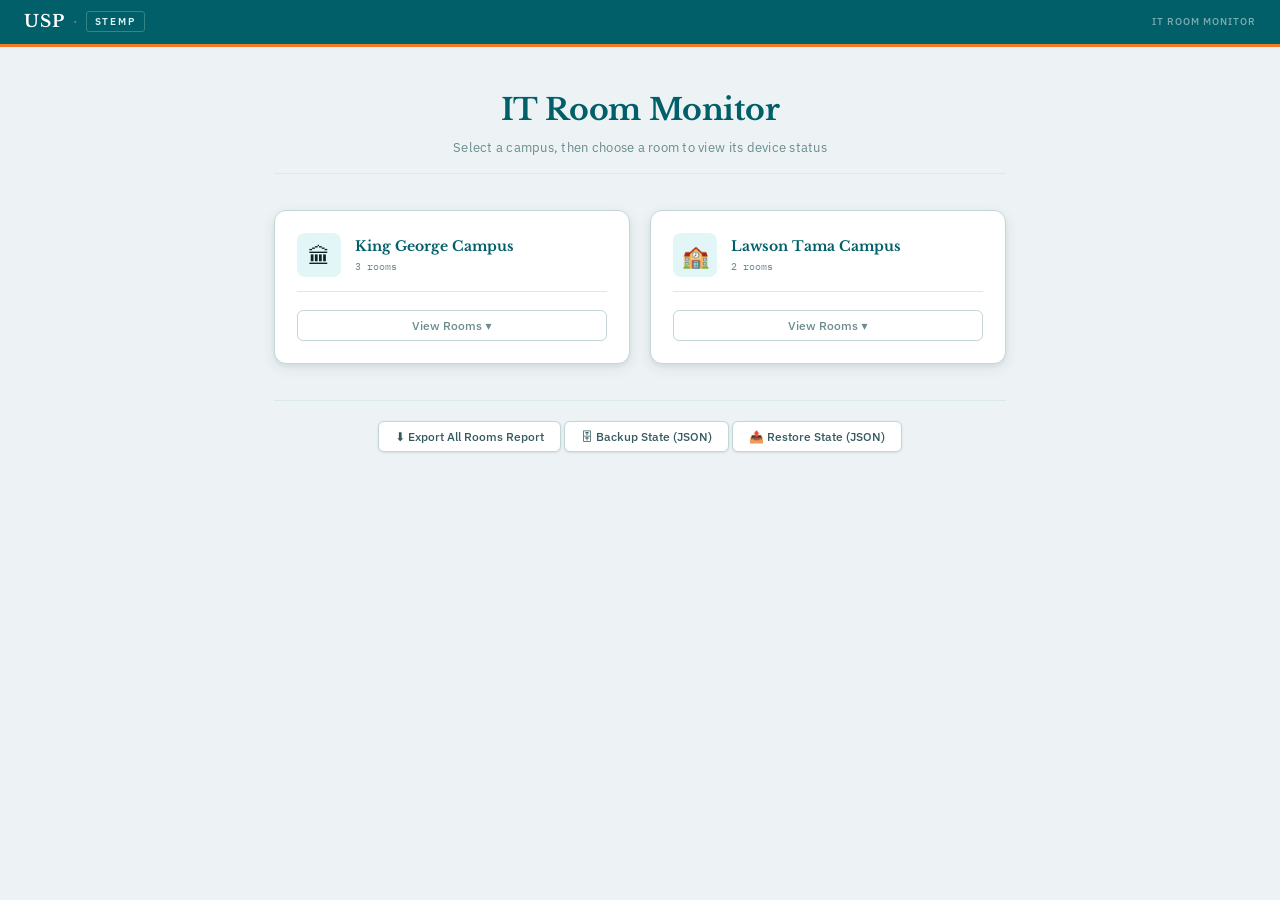
==== index.html @ 70b586f2 "Add files via upload" ====
<!DOCTYPE html>
<html lang="en">
<head>
  <meta charset="UTF-8">
  <meta name="viewport" content="width=device-width, initial-scale=1.0">
  <title>USP STEMP — IT Room Monitor</title>
  <link rel="preconnect" href="https://fonts.googleapis.com">
  <link rel="preconnect" href="https://fonts.gstatic.com" crossorigin>
  <link href="https://fonts.googleapis.com/css2?family=IBM+Plex+Mono:wght@400;500&family=IBM+Plex+Sans:wght@400;500;600&family=Libre+Baskerville:wght@400;700&display=swap" rel="stylesheet">
  <link rel="stylesheet" href="style.css">
</head>
<body class="menu-page">

  <!-- ── USP STEMP brand bar ── -->
  <div class="site-header">
    <div class="site-header-inner">
      <div class="site-brand">
        <span class="brand-usp">USP</span>
        <span class="brand-sep">·</span>
        <span class="brand-stemp">STEMP</span>
      </div>
      <span class="site-tool">IT Room Monitor</span>
    </div>
  </div>

  <div class="menu-app">

    <header class="menu-header">
      <h1>IT Room Monitor</h1>
      <p class="subtitle">Select a campus, then choose a room to view its device status</p>
    </header>

    <div class="campus-grid">

      <!-- King George Campus -->
      <div class="campus-card">
        <div class="campus-card-header">
          <span class="campus-icon">🏛</span>
          <div>
            <h2 class="campus-name">King George Campus</h2>
            <p class="campus-sub">3 rooms</p>
          </div>
        </div>
        <div class="room-list" id="rooms-kg" style="display:none">
          <a class="room-link" href="rooms/library.html">
            <span class="room-link-icon">💻</span>Library
          </a>
          <a class="room-link" href="rooms/s28-107.html">
            <span class="room-link-icon">💻</span>S28-107
          </a>
          <a class="room-link" href="rooms/s28-104.html">
            <span class="room-link-icon">💻</span>S28-104
          </a>
        </div>
        <button class="campus-toggle" data-target="rooms-kg">View Rooms ▾</button>
      </div>

      <!-- Lawson Tama Campus -->
      <div class="campus-card">
        <div class="campus-card-header">
          <span class="campus-icon">🏫</span>
          <div>
            <h2 class="campus-name">Lawson Tama Campus</h2>
            <p class="campus-sub">2 rooms</p>
          </div>
        </div>
        <div class="room-list" id="rooms-lt" style="display:none">
          <a class="room-link" href="rooms/gpl.html">
            <span class="room-link-icon">💻</span>GPL
          </a>
          <a class="room-link" href="rooms/mtl.html">
            <span class="room-link-icon">💻</span>MTL
          </a>
        </div>
        <button class="campus-toggle" data-target="rooms-lt">View Rooms ▾</button>
      </div>

    </div>

    <div class="menu-footer">
      <button class="toolbar-btn" id="btn-export-all">⬇ Export All Rooms Report</button>
      <button class="toolbar-btn" id="btn-backup-state">🗄 Backup State (JSON)</button>
      <button class="toolbar-btn" id="btn-restore-state">📤 Restore State (JSON)</button>
      <input type="file" id="restore-state-input" accept="application/json" hidden>
    </div>

  </div><!-- /.menu-app -->

  <script type="module" src="js/main.js"></script>

</body>
</html>
---- style.css ----
/* USP STEMP — IT Room Monitor · style.css
   Brand: PMS 321 #009BA6 (USP teal-blue), PMS 158 #F47920 (STEMP orange)
   Fonts: Libre Baskerville (display), IBM Plex Sans (body), IBM Plex Mono (mono) */

/* ── Custom Properties ── */
:root {
  /* USP Brand */
  --usp-blue:          #009BA6;
  --usp-blue-dark:     #007E88;
  --usp-blue-xdark:    #005F68;
  --usp-blue-tint:     #E2F6F7;
  --usp-blue-mid:      #B5E5E8;
  --usp-orange:        #F47920;
  --usp-orange-dark:   #D4641A;
  --usp-orange-tint:   #FEF0E6;

  /* Neutrals */
  --bg:                #EDF3F4;
  --surface:           #FFFFFF;
  --surface-2:         #F4F9F9;
  --border:            #C4D5D7;
  --border-light:      #DCE9EA;
  --text:              #0E2328;
  --text-mid:          #35595D;
  --text-muted:        #6A8B8F;

  /* Status */
  --working:           #16A34A;
  --working-dark:      #15803D;
  --working-bg:        #DCFCE7;
  --minor:             #D97706;
  --minor-dark:        #B45309;
  --minor-bg:          #FEF3C7;
  --major:             #DC2626;
  --major-dark:        #B91C1C;
  --major-bg:          #FEE2E2;
  --unknown:           #64748B;
  --unknown-dark:      #475569;
  --unknown-bg:        #F1F5F9;

  /* Tokens */
  --radius:            6px;
  --radius-lg:         12px;
  --shadow-sm:         0 1px 3px rgba(0,48,56,.07), 0 1px 2px rgba(0,48,56,.04);
  --shadow:            0 4px 14px rgba(0,48,56,.09), 0 2px 4px rgba(0,48,56,.05);
  --shadow-lg:         0 12px 40px rgba(0,48,56,.14), 0 4px 12px rgba(0,48,56,.08);
  --transition:        .15s ease;

  /* Fonts */
  --font-display:      'Libre Baskerville', Georgia, 'Times New Roman', serif;
  --font-body:         'IBM Plex Sans', system-ui, -apple-system, sans-serif;
  --font-mono:         'IBM Plex Mono', 'Courier New', monospace;
}

/* ── Reset ─────────────────────────────────────────────── */
*, *::before, *::after { box-sizing: border-box; margin: 0; padding: 0; }

body {
  font-family: var(--font-body);
  background: var(--bg);
  color: var(--text);
  min-height: 100vh;
  font-size: 14px;
  line-height: 1.5;
  -webkit-font-smoothing: antialiased;
}

/* ── Site header (every page) ── */
.site-header {
  background: var(--usp-blue-xdark);
  border-bottom: 3px solid var(--usp-orange);
  position: sticky;
  top: 0;
  z-index: 200;
}

.site-header-inner {
  max-width: 1280px;
  margin: 0 auto;
  padding: 9px 24px;
  display: flex;
  align-items: center;
  justify-content: space-between;
  gap: 16px;
}

.site-brand {
  display: flex;
  align-items: center;
  gap: 8px;
}

/* "USP" in bold serif */
.brand-usp {
  font-family: var(--font-display);
  font-size: 17px;
  font-weight: 700;
  color: #fff;
  letter-spacing: 0.05em;
}

/* orange separator dot */
.brand-sep {
  color: var(--usp-orange);
  font-size: 14px;
}

/* "STEMP" badge */
.brand-stemp {
  font-family: var(--font-body);
  font-size: 10px;
  font-weight: 600;
  color: var(--usp-blue-tint);
  letter-spacing: 0.18em;
  text-transform: uppercase;
  padding: 2px 8px;
  border: 1px solid rgba(255,255,255,.22);
  border-radius: 3px;
}

/* right-side label */
.site-tool {
  font-family: var(--font-body);
  font-size: 10px;
  font-weight: 500;
  color: rgba(255,255,255,.50);
  letter-spacing: 0.10em;
  text-transform: uppercase;
}

/* ── APP SHELL ── */
.app {
  max-width: 1280px;
  margin: 0 auto;
  padding: 24px 24px 48px;
}

/* ── PAGE HEADER  (room pages — generated by script.js) ── */
header {
  margin-bottom: 18px;
  padding-bottom: 16px;
  border-bottom: 1px solid var(--border-light);
}

.header-inner {
  display: flex;
  align-items: center;
  justify-content: space-between;
  flex-wrap: wrap;
  gap: 12px;
  margin-bottom: 4px;
}

.header-title {
  display: flex;
  align-items: center;
  gap: 10px;
}

/* hide the old decorative hex icon */
.header-icon { display: none; }

h1 {
  font-family: var(--font-display);
  font-size: clamp(19px, 2.5vw, 24px);
  font-weight: 700;
  color: var(--usp-blue-xdark);
  letter-spacing: -0.2px;
}

.subtitle {
  font-size: 12px;
  color: var(--text-muted);
  letter-spacing: 0.02em;
}

/* campus breadcrumb shown under the room name */
.campus-crumb {
  font-family: var(--font-body);
  font-size: 10px;
  font-weight: 600;
  color: var(--usp-orange);
  letter-spacing: 0.10em;
  text-transform: uppercase;
  margin-top: 1px;
}

/* ── Status summary pills ── */
.status-summary {
  display: flex;
  gap: 8px;
  flex-wrap: wrap;
}

.summary-pill {
  font-family: var(--font-mono);
  font-size: 11px;
  font-weight: 500;
  padding: 4px 12px;
  border-radius: 999px;
  border: 1.5px solid transparent;
}

.summary-pill.working { background: var(--working-bg);  color: var(--working-dark); border-color: var(--working); }
.summary-pill.minor   { background: var(--minor-bg);    color: var(--minor-dark);   border-color: var(--minor);   }
.summary-pill.major   { background: var(--major-bg);    color: var(--major-dark);   border-color: var(--major);   }

/* ── TOOLBAR ── */
.toolbar {
  display: flex;
  gap: 8px;
  margin-bottom: 16px;
  flex-wrap: wrap;
}

.toolbar-btn {
  font-family: var(--font-body);
  font-size: 12px;
  font-weight: 500;
  background: var(--surface);
  color: var(--text-mid);
  border: 1.5px solid var(--border);
  padding: 7px 16px;
  border-radius: var(--radius);
  cursor: pointer;
  transition: var(--transition);
  box-shadow: var(--shadow-sm);
}

.toolbar-btn:hover {
  background: var(--usp-blue);
  border-color: var(--usp-blue);
  color: #fff;
  box-shadow: none;
}

/* ── ROOM CONTAINER ── */
.room {
  position: relative;
  width: 1200px;
  height: 800px;
  background: var(--surface);
  border: 1.5px solid var(--border);
  border-top: 3px solid var(--usp-blue);
  border-radius: var(--radius-lg);
  overflow: hidden;
  box-shadow: var(--shadow);
}

/* floor plan image — light theme, no invert needed */
.room-bg {
  position: absolute;
  inset: 0;
  width: 100%;
  height: 100%;
  object-fit: contain;
  opacity: 0.55;
}

/* ── CODED FLOOR PLAN  (SVG built from ROOM_CONFIG.layout — no PNG) ── */
.room-bg-svg {
  position: absolute;
  inset: 0;
  width: 100%;
  height: 100%;
}

.floor-outline {
  fill: var(--surface);
  stroke: var(--text-mid);
  stroke-width: 2;
  stroke-linejoin: round;
}

.floor-room {
  fill: var(--surface);
  stroke: var(--text-mid);
  stroke-width: 2;
}

.floor-label {
  font-family: var(--font-mono);
  font-size: 11px;
  font-weight: 500;
  fill: var(--text-muted);
  letter-spacing: 0.07em;
  text-transform: uppercase;
}

.floor-counter {
  fill: var(--surface-2);
  stroke: var(--border);
  stroke-width: 1.5;
}

.floor-pillar {
  fill: var(--surface);
  stroke: var(--border);
  stroke-width: 1.5;
}

.floor-pillar-mark {
  stroke: var(--border);
  stroke-width: 1;
}

.floor-fill {
  fill: var(--surface);
}

.floor-wall {
  stroke: var(--text-mid);
  stroke-width: 2;
  stroke-linecap: square;
}

.floor-wallrect {
  fill: var(--text-mid);
  opacity: 0.85;
}

.floor-door {
  stroke: var(--border);
  stroke-width: 1.5;
  stroke-dasharray: 4 3;
}

.floor-door-leaf {
  stroke: var(--text-mid);
  stroke-width: 1.5;
}

.floor-door-arc {
  stroke: var(--border);
  stroke-width: 1;
  stroke-dasharray: 3 3;
  fill: none;
}

/* Entrance uses the exact same visual treatment as .floor-room — only the
   "Entrance" text in the layout data distinguishes it, no separate styling. */
.floor-entrance {
  fill: var(--surface);
  stroke: var(--text-mid);
  stroke-width: 2;
}

.floor-label-entrance {
  fill: var(--text-muted);
  font-style: normal;
  font-weight: 500;
}

/* ── PC / DEVICE NODES ── */
.pc {
  position: absolute;
  width: 42px;
  height: 42px;
  display: flex;
  align-items: center;
  justify-content: center;
  text-align: center;
  font-family: var(--font-mono);
  font-size: 9px;
  font-weight: 500;
  color: #fff;
  border-radius: var(--radius);
  cursor: pointer;
  user-select: none;
  transition: transform var(--transition), box-shadow var(--transition);

  /* default = unknown */
  background-color: var(--unknown);
  border: 1.5px solid var(--unknown-dark);
  box-shadow: var(--shadow-sm);
}

/* subtle gloss sheen */
.pc::after {
  content: '';
  position: absolute;
  inset: 0;
  border-radius: inherit;
  background: linear-gradient(155deg, rgba(255,255,255,.20) 0%, transparent 55%);
  pointer-events: none;
}

.pc:hover {
  transform: scale(1.14) translateY(-2px);
  box-shadow: 0 6px 16px rgba(0,0,0,.20);
  z-index: 10;
}

.pc:active { transform: scale(1.06); }

/* status colour rules */
.pc[data-status="working"] { background-color: var(--working); border-color: var(--working-dark); }
.pc[data-status="minor"]   { background-color: var(--minor);   border-color: var(--minor-dark);   }
.pc[data-status="major"]   { background-color: var(--major);   border-color: var(--major-dark);   animation: pulse-major 1.8s infinite; }
.pc[data-status="unknown"] { background-color: var(--unknown); border-color: var(--unknown-dark); }

/* staff PCs slightly wider */
.pc.staff {
  width: 52px;
  font-size: 8px;
  border-width: 2px;
}

@keyframes pulse-major {
  0%,100% { box-shadow: 0 0 0 0   rgba(220,38,38,.55); }
  50%      { box-shadow: 0 0 0 6px rgba(220,38,38,0);   }
}

/* ── PRINTER NODE ── */
.printer {
  position: absolute;
  width: 88px;
  height: 44px;
  background: var(--surface-2);
  border: 1.5px solid var(--border);
  color: var(--text-mid);
  font-family: var(--font-body);
  font-size: 11px;
  font-weight: 500;
  display: flex;
  align-items: center;
  justify-content: center;
  gap: 5px;
  border-radius: var(--radius);
  cursor: pointer;
  transition: transform var(--transition), box-shadow var(--transition);
  box-shadow: var(--shadow-sm);
}

.printer:hover {
  transform: scale(1.07) translateY(-2px);
  box-shadow: 0 6px 16px rgba(0,0,0,.12);
}

.printer[data-status="working"] {
  border-color: var(--working);
  color: var(--working-dark);
  background: var(--working-bg);
}
.printer[data-status="major"] {
  border-color: var(--major);
  color: var(--major-dark);
  background: var(--major-bg);
  animation: pulse-major 1.8s infinite;
}

.printer-icon { font-size: 14px; }

/* ── LEGEND ── */
.legend {
  display: flex;
  justify-content: center;
  gap: 24px;
  margin-top: 14px;
  flex-wrap: wrap;
}

.legend-item {
  display: flex;
  align-items: center;
  gap: 7px;
  font-size: 12px;
  color: var(--text-muted);
}

.dot {
  width: 10px;
  height: 10px;
  border-radius: 50%;
  flex-shrink: 0;
}

.dot.working { background: var(--working); }
.dot.minor   { background: var(--minor);   }
.dot.major   { background: var(--major);   }
.dot.unknown { background: var(--unknown); }

/* ── OVERLAY & POPUP MODAL ── */
.overlay {
  display: none;
  position: fixed;
  inset: 0;
  background: rgba(8,36,42,.35);
  backdrop-filter: blur(3px);
  justify-content: center;
  align-items: center;
  z-index: 1000;
  padding: 16px;
}

.overlay.open { display: flex; }

.popup {
  background: var(--surface);
  border: 1.5px solid var(--border-light);
  border-top: 4px solid var(--usp-blue);   /* USP blue top accent */
  border-radius: var(--radius-lg);
  padding: 28px 28px 24px;
  width: 100%;
  max-width: 360px;
  box-shadow: var(--shadow-lg);
  position: relative;
  animation: popup-in .18s ease;
}

.popup-sm { max-width: 300px; }

@keyframes popup-in {
  from { opacity: 0; transform: scale(.95) translateY(6px); }
  to   { opacity: 1; transform: scale(1)  translateY(0);   }
}

.popup-close {
  position: absolute;
  top: 14px;
  right: 14px;
  background: none;
  border: none;
  color: var(--text-muted);
  font-size: 13px;
  cursor: pointer;
  padding: 4px 7px;
  border-radius: 4px;
  transition: var(--transition);
  line-height: 1;
}

.popup-close:hover {
  background: var(--border-light);
  color: var(--text);
}

.popup-title {
  font-family: var(--font-display);
  font-size: 15px;
  font-weight: 700;
  color: var(--usp-blue-xdark);
  margin-bottom: 2px;
}

.popup-id {
  font-family: var(--font-mono);
  font-size: 11px;
  color: var(--usp-blue);
  font-weight: 500;
  letter-spacing: 0.08em;
  margin-bottom: 18px;
}

.popup-body {
  font-size: 13px;
  color: var(--text-muted);
  margin: 8px 0 20px;
  line-height: 1.55;
}

/* ── Status selection grid ── */
.status-grid {
  display: grid;
  grid-template-columns: 1fr 1fr;
  gap: 8px;
  margin-bottom: 18px;
}

.printer-grid { grid-template-columns: 1fr 1fr; }

.status-btn {
  display: flex;
  align-items: center;
  gap: 8px;
  font-family: var(--font-body);
  font-size: 12px;
  font-weight: 500;
  background: var(--surface-2);
  color: var(--text-mid);
  border: 1.5px solid var(--border);
  padding: 10px 12px;
  border-radius: var(--radius);
  cursor: pointer;
  transition: var(--transition);
}

.status-btn:hover {
  border-color: var(--usp-blue);
  color: var(--text);
}

.status-btn.selected[data-status="working"] { background: var(--working-bg); border-color: var(--working); color: var(--working-dark); font-weight: 600; }
.status-btn.selected[data-status="minor"]   { background: var(--minor-bg);   border-color: var(--minor);   color: var(--minor-dark);   font-weight: 600; }
.status-btn.selected[data-status="major"]   { background: var(--major-bg);   border-color: var(--major);   color: var(--major-dark);   font-weight: 600; }
.status-btn.selected[data-status="unknown"] { background: var(--unknown-bg); border-color: var(--unknown); color: var(--unknown-dark); font-weight: 600; }

.status-dot {
  width: 9px;
  height: 9px;
  border-radius: 50%;
  flex-shrink: 0;
}

.status-dot.working { background: var(--working); }
.status-dot.minor   { background: var(--minor);   }
.status-dot.major   { background: var(--major);   }
.status-dot.unknown { background: var(--unknown); }

/* ── Notes textarea ── */
.notes-label {
  display: block;
  font-size: 10px;
  font-weight: 600;
  color: var(--text-muted);
  letter-spacing: 0.08em;
  text-transform: uppercase;
  margin-bottom: 5px;
}

.notes-input {
  width: 100%;
  background: var(--surface-2);
  border: 1.5px solid var(--border);
  border-radius: var(--radius);
  color: var(--text);
  font-family: var(--font-body);
  font-size: 13px;
  padding: 9px 12px;
  resize: vertical;
  transition: border-color var(--transition);
  margin-bottom: 8px;
}

.notes-input::placeholder { color: var(--text-muted); }

.notes-input:focus {
  outline: none;
  border-color: var(--usp-blue);
  background: #fff;
}

.last-updated {
  font-family: var(--font-mono);
  font-size: 10px;
  color: var(--text-muted);
  margin-bottom: 16px;
  min-height: 14px;
}

/* ── Popup action buttons ── */
.popup-actions {
  display: flex;
  gap: 8px;
  justify-content: flex-end;
}

.btn-primary,
.btn-secondary,
.btn-danger {
  font-family: var(--font-body);
  font-size: 13px;
  font-weight: 600;
  padding: 8px 20px;
  border-radius: var(--radius);
  border: none;
  cursor: pointer;
  transition: var(--transition);
}

/* USP blue primary */
.btn-primary             { background: var(--usp-blue);   color: #fff; }
.btn-primary:hover       { background: var(--usp-blue-dark); }

.btn-secondary           { background: var(--surface-2); color: var(--text-muted); border: 1.5px solid var(--border); }
.btn-secondary:hover     { color: var(--text); border-color: var(--text-muted); }

.btn-danger              { background: var(--major-bg); color: var(--major-dark); border: 1.5px solid var(--major); }
.btn-danger:hover        { background: var(--major); color: #fff; }

/* ── BACK BUTTON  (room → menu) ── */
.back-btn {
  display: inline-flex;
  align-items: center;
  font-family: var(--font-body);
  font-size: 12px;
  font-weight: 500;
  color: var(--usp-blue-dark);
  text-decoration: none;
  padding: 5px 12px;
  border: 1.5px solid var(--usp-blue-mid);
  border-radius: var(--radius);
  background: var(--usp-blue-tint);
  transition: var(--transition);
  white-space: nowrap;
}

.back-btn:hover {
  background: var(--usp-blue);
  border-color: var(--usp-blue);
  color: #fff;
}

/* ── MENU PAGE ── */
body.menu-page {
  padding: 0;
}

.menu-app {
  max-width: 780px;
  margin: 0 auto;
  padding: 40px 24px 60px;
}

/* page heading inside menu */
.menu-header {
  text-align: center;
  margin-bottom: 36px;
}

.menu-header h1 {
  font-family: var(--font-display);
  font-size: clamp(22px, 4vw, 30px);
  font-weight: 700;
  color: var(--usp-blue-xdark);
  margin-bottom: 6px;
}

.menu-header .subtitle {
  font-size: 13px;
  color: var(--text-muted);
}

/* campus card grid */
.campus-grid {
  display: grid;
  grid-template-columns: repeat(auto-fit, minmax(310px, 1fr));
  gap: 20px;
  margin-bottom: 36px;
}

.campus-card {
  background: var(--surface);
  border: 1.5px solid var(--border);
  border-radius: var(--radius-lg);
  padding: 22px;
  box-shadow: var(--shadow);
  transition: border-color var(--transition), box-shadow var(--transition);
}

.campus-card:hover {
  border-color: var(--usp-blue);
  box-shadow: 0 6px 22px rgba(0,155,166,.12);
}

.campus-card-header {
  display: flex;
  align-items: center;
  gap: 14px;
  margin-bottom: 18px;
  padding-bottom: 14px;
  border-bottom: 1px solid var(--border-light);
}

.campus-icon {
  font-size: 22px;
  width: 44px;
  height: 44px;
  display: flex;
  align-items: center;
  justify-content: center;
  background: var(--usp-blue-tint);
  border-radius: 8px;
  flex-shrink: 0;
}

.campus-name {
  font-family: var(--font-display);
  font-size: 14px;
  font-weight: 700;
  color: var(--usp-blue-xdark);
  margin-bottom: 2px;
}

.campus-sub {
  font-family: var(--font-mono);
  font-size: 10px;
  color: var(--text-muted);
}

.room-list {
  display: flex;
  flex-direction: column;
  gap: 6px;
  margin-bottom: 14px;
}

.room-link {
  display: flex;
  align-items: center;
  gap: 10px;
  font-family: var(--font-body);
  font-size: 13px;
  font-weight: 500;
  color: var(--text);
  text-decoration: none;
  background: var(--surface-2);
  border: 1.5px solid var(--border-light);
  border-radius: var(--radius);
  padding: 10px 14px;
  transition: var(--transition);
}

.room-link:hover {
  border-color: var(--usp-blue);
  background: var(--usp-blue-tint);
  color: var(--usp-blue-dark);
}

.room-link-icon {
  font-size: 14px;
  color: var(--usp-blue);
}

.campus-toggle {
  font-family: var(--font-body);
  font-size: 12px;
  font-weight: 500;
  background: none;
  border: 1.5px solid var(--border);
  color: var(--text-muted);
  padding: 7px 14px;
  border-radius: var(--radius);
  cursor: pointer;
  width: 100%;
  transition: var(--transition);
}

.campus-toggle:hover {
  border-color: var(--usp-blue);
  color: var(--usp-blue-dark);
  background: var(--usp-blue-tint);
}

/* global export button row */
.menu-footer {
  text-align: center;
  padding-top: 20px;
  border-top: 1px solid var(--border-light);
}
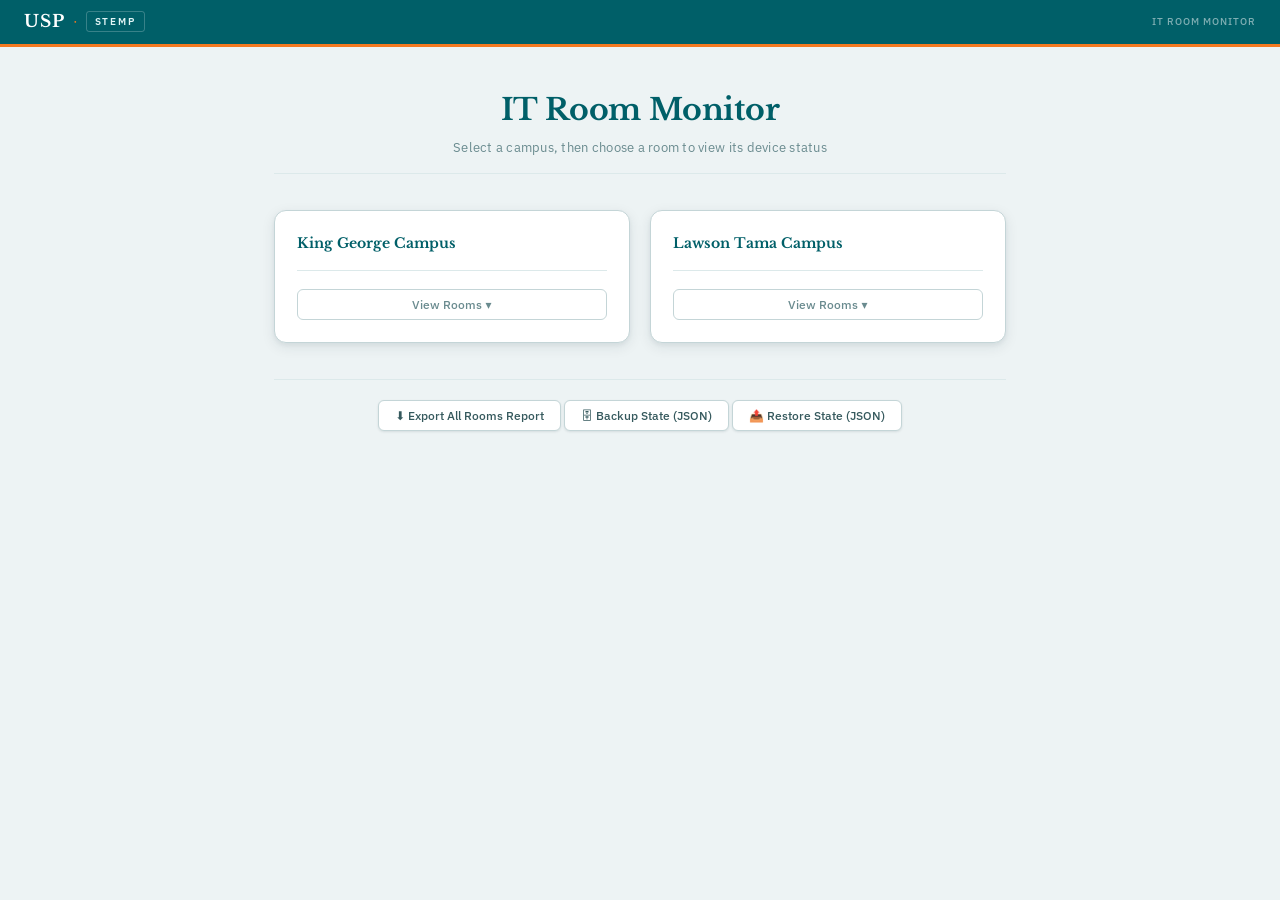
==== commit d59aa9b7: "Simplify campus card header structure Removed unnecessary elements from campus card headers." ====
--- a/index.html
+++ b/index.html
@@ -35,11 +35,7 @@
       <!-- King George Campus -->
       <div class="campus-card">
         <div class="campus-card-header">
-          <span class="campus-icon">🏛</span>
-          <div>
-            <h2 class="campus-name">King George Campus</h2>
-            <p class="campus-sub">3 rooms</p>
-          </div>
+          <h2 class="campus-name">King George Campus</h2>
         </div>
         <div class="room-list" id="rooms-kg" style="display:none">
           <a class="room-link" href="rooms/library.html">
@@ -58,11 +54,7 @@
       <!-- Lawson Tama Campus -->
       <div class="campus-card">
         <div class="campus-card-header">
-          <span class="campus-icon">🏫</span>
-          <div>
-            <h2 class="campus-name">Lawson Tama Campus</h2>
-            <p class="campus-sub">2 rooms</p>
-          </div>
+          <h2 class="campus-name">Lawson Tama Campus</h2>
         </div>
         <div class="room-list" id="rooms-lt" style="display:none">
           <a class="room-link" href="rooms/gpl.html">
--- a/style.css
+++ b/style.css
@@ -735,6 +735,7 @@
 .campus-grid {
   display: grid;
   grid-template-columns: repeat(auto-fit, minmax(310px, 1fr));
+  align-items: start;
   gap: 20px;
   margin-bottom: 36px;
 }
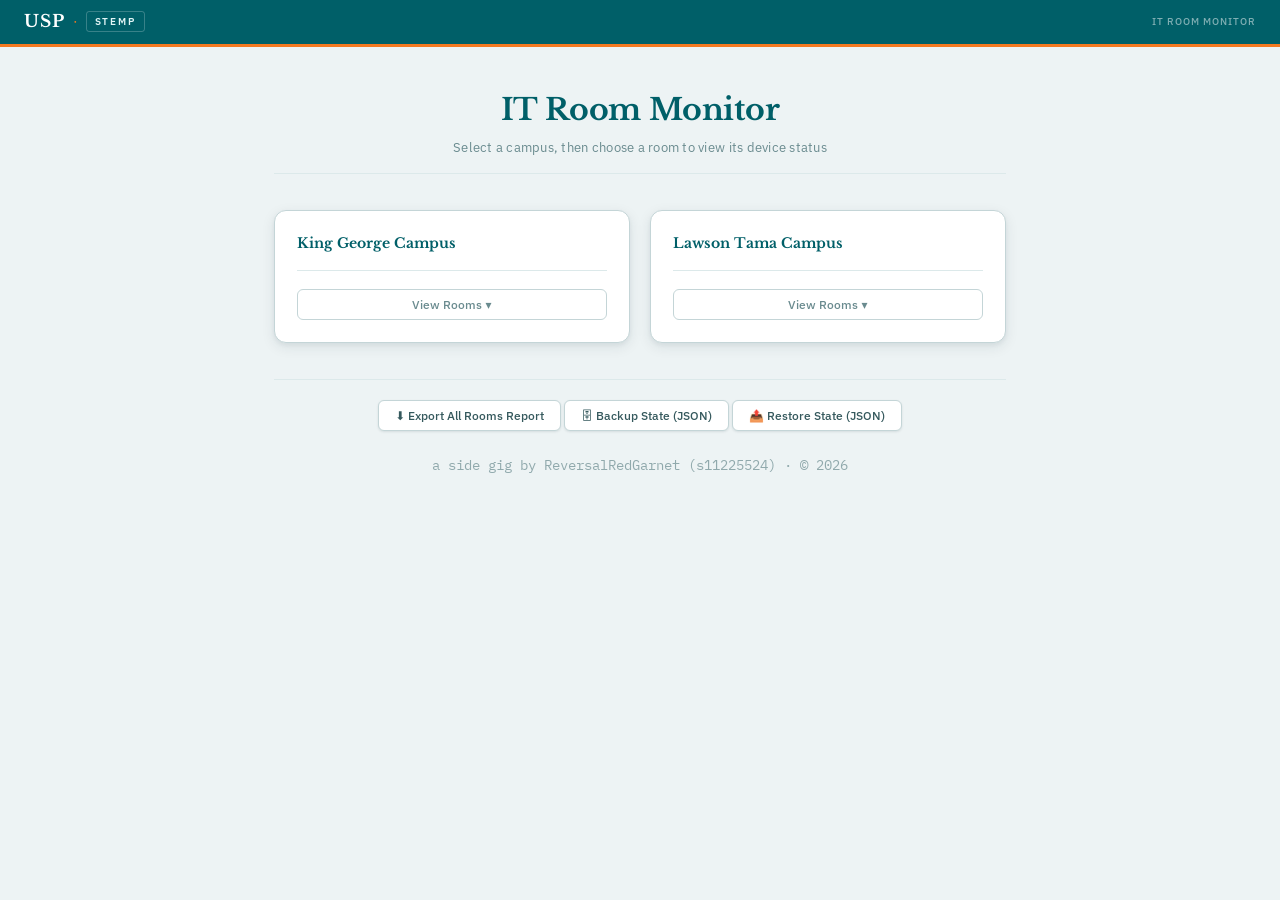
==== commit 63f3012e: "Add site footer to index.html Add footer with copyright information." ====
--- a/index.html
+++ b/index.html
@@ -75,7 +75,9 @@
       <button class="toolbar-btn" id="btn-restore-state">📤 Restore State (JSON)</button>
       <input type="file" id="restore-state-input" accept="application/json" hidden>
     </div>
-
+  <footer class="site-footer">
+    <p>a side gig by ReversalRedGarnet (s11225524) · © 2026</p>
+  </footer>
   </div><!-- /.menu-app -->
 
   <script type="module" src="js/main.js"></script>
--- a/style.css
+++ b/style.css
@@ -849,3 +849,13 @@
   padding-top: 20px;
   border-top: 1px solid var(--border-light);
 }
+
+/* footer */
+.site-footer {
+  text-align: center;
+  padding: 24px 16px;
+  color: var(--text-muted, #6b7280);
+  font-family: var(--font-mono, 'IBM Plex Mono', monospace);
+  font-size: 0.85rem;
+  opacity: 0.7;
+}
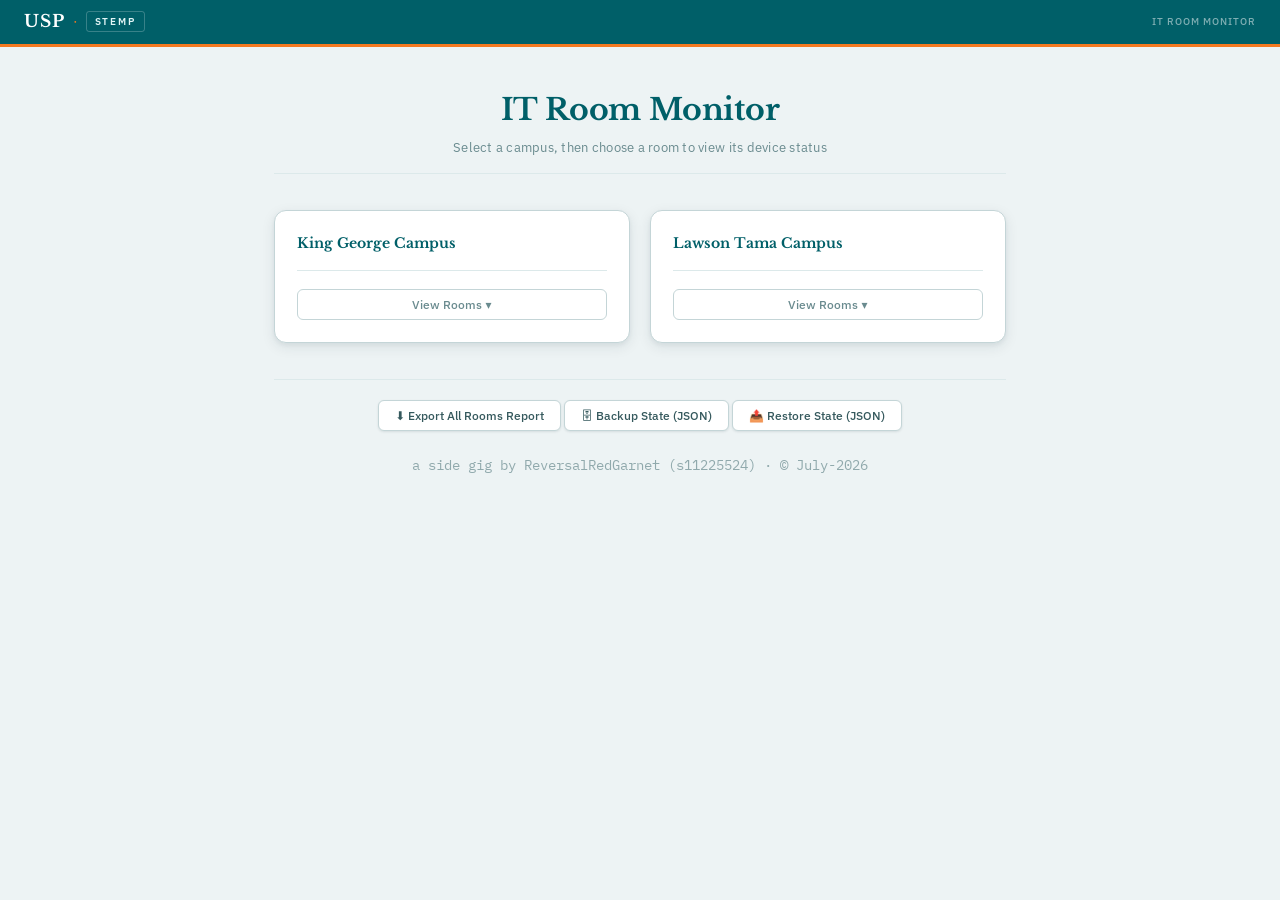
==== commit 9562498c: "Update footer copyright year to July 2026" ====
--- a/index.html
+++ b/index.html
@@ -76,7 +76,7 @@
       <input type="file" id="restore-state-input" accept="application/json" hidden>
     </div>
   <footer class="site-footer">
-    <p>a side gig by ReversalRedGarnet (s11225524) · © 2026</p>
+    <p>a side gig by ReversalRedGarnet (s11225524) · © July-2026</p>
   </footer>
   </div><!-- /.menu-app -->
 
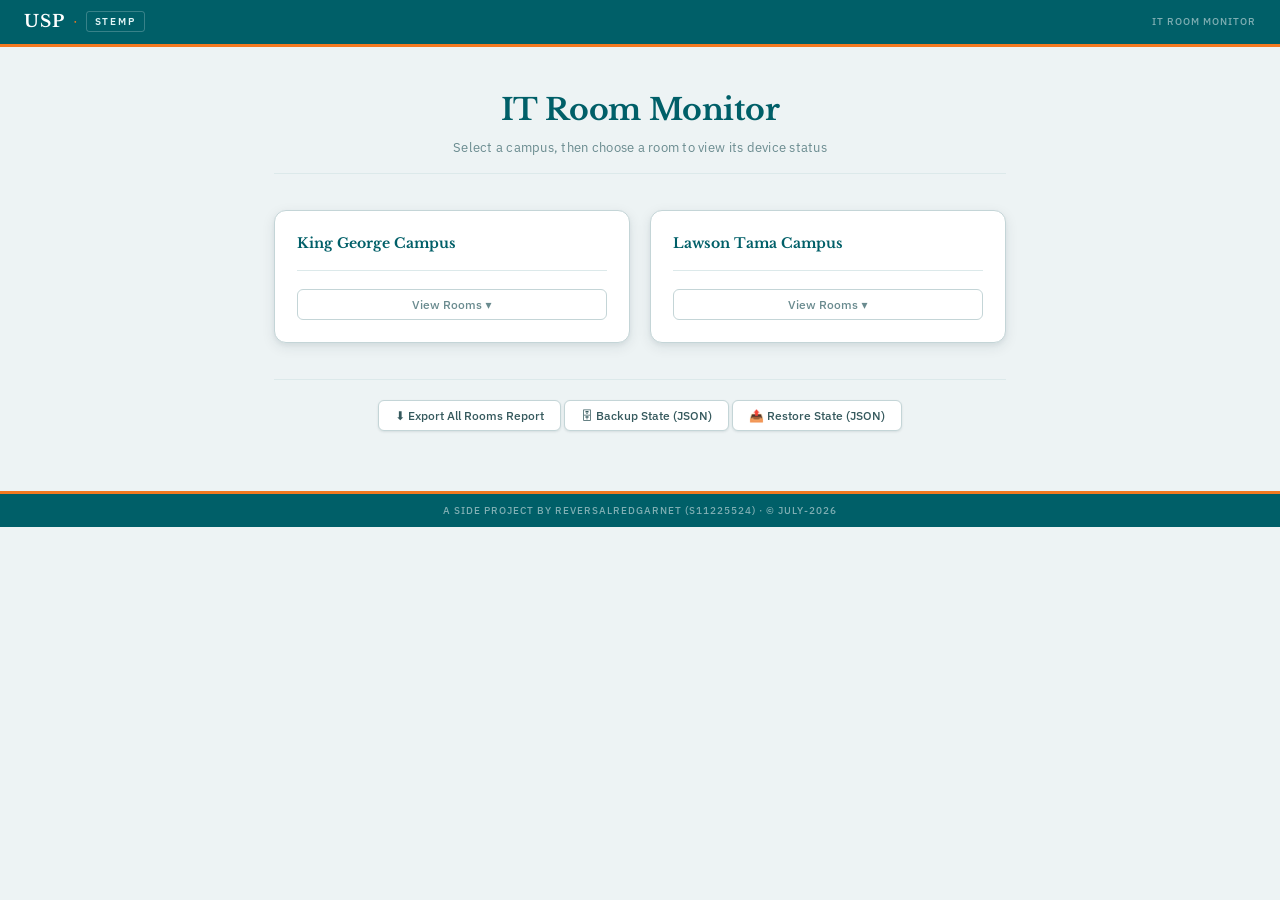
==== commit 179033c5: "Update footer" ====
--- a/index.html
+++ b/index.html
@@ -75,12 +75,14 @@
       <button class="toolbar-btn" id="btn-restore-state">📤 Restore State (JSON)</button>
       <input type="file" id="restore-state-input" accept="application/json" hidden>
     </div>
-  <footer class="site-footer">
-    <p>a side gig by ReversalRedGarnet (s11225524) · © July-2026</p>
-  </footer>
+    
   </div><!-- /.menu-app -->
 
   <script type="module" src="js/main.js"></script>
 
+    <footer class="site-footer">
+    <p>A side project by ReversalRedGarnet (s11225524) · © July-2026</p>
+  </footer>
+  
 </body>
 </html>
--- a/style.css
+++ b/style.css
@@ -852,10 +852,19 @@
 
 /* footer */
 .site-footer {
+  background: var(--usp-blue-xdark);
+  border-top: 3px solid var(--usp-orange);
+  padding: 9px 24px;
   text-align: center;
-  padding: 24px 16px;
-  color: var(--text-muted, #6b7280);
-  font-family: var(--font-mono, 'IBM Plex Mono', monospace);
-  font-size: 0.85rem;
-  opacity: 0.7;
-}
+}
+
+.site-footer p {
+  max-width: 1280px;
+  margin: 0 auto;
+  font-family: var(--font-body);
+  font-size: 10px;
+  font-weight: 500;
+  color: rgba(255,255,255,.50);
+  letter-spacing: 0.10em;
+  text-transform: uppercase;
+}
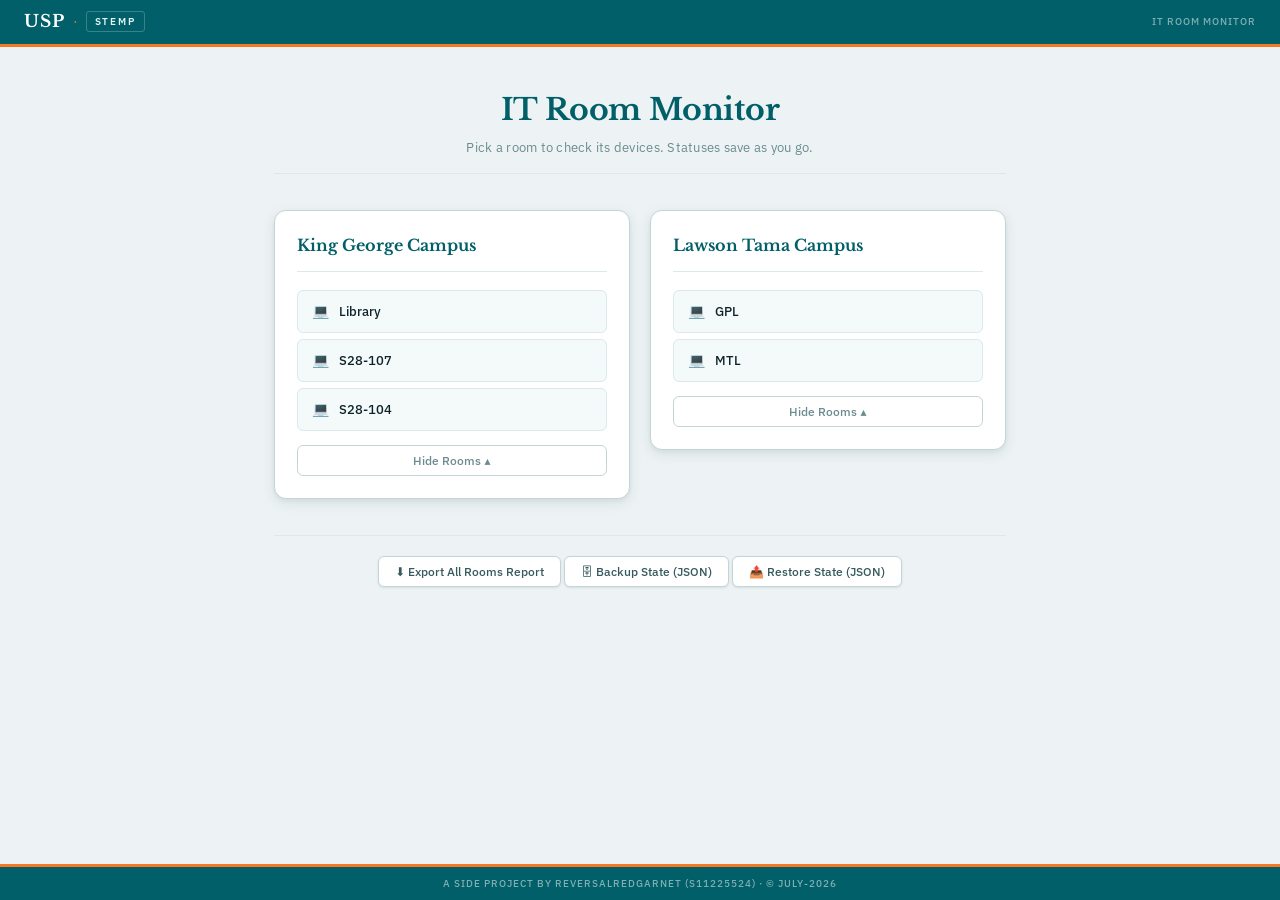
==== commit 5fc58b40: "Add files via upload" ====
--- a/index.html
+++ b/index.html
@@ -27,7 +27,7 @@
 
     <header class="menu-header">
       <h1>IT Room Monitor</h1>
-      <p class="subtitle">Select a campus, then choose a room to view its device status</p>
+      <p class="subtitle">Pick a room to check its devices. Statuses save as you go.</p>
     </header>
 
     <div class="campus-grid">
@@ -37,18 +37,18 @@
         <div class="campus-card-header">
           <h2 class="campus-name">King George Campus</h2>
         </div>
-        <div class="room-list" id="rooms-kg" style="display:none">
+        <div class="room-list" id="rooms-kg">
           <a class="room-link" href="rooms/library.html">
-            <span class="room-link-icon">💻</span>Library
+            <span class="room-link-icon" aria-hidden="true">💻</span>Library
           </a>
           <a class="room-link" href="rooms/s28-107.html">
-            <span class="room-link-icon">💻</span>S28-107
+            <span class="room-link-icon" aria-hidden="true">💻</span>S28-107
           </a>
           <a class="room-link" href="rooms/s28-104.html">
-            <span class="room-link-icon">💻</span>S28-104
+            <span class="room-link-icon" aria-hidden="true">💻</span>S28-104
           </a>
         </div>
-        <button class="campus-toggle" data-target="rooms-kg">View Rooms ▾</button>
+        <button class="campus-toggle" data-target="rooms-kg" aria-controls="rooms-kg" aria-expanded="true">Hide Rooms ▴</button>
       </div>
 
       <!-- Lawson Tama Campus -->
@@ -56,15 +56,15 @@
         <div class="campus-card-header">
           <h2 class="campus-name">Lawson Tama Campus</h2>
         </div>
-        <div class="room-list" id="rooms-lt" style="display:none">
+        <div class="room-list" id="rooms-lt">
           <a class="room-link" href="rooms/gpl.html">
-            <span class="room-link-icon">💻</span>GPL
+            <span class="room-link-icon" aria-hidden="true">💻</span>GPL
           </a>
           <a class="room-link" href="rooms/mtl.html">
-            <span class="room-link-icon">💻</span>MTL
+            <span class="room-link-icon" aria-hidden="true">💻</span>MTL
           </a>
         </div>
-        <button class="campus-toggle" data-target="rooms-lt">View Rooms ▾</button>
+        <button class="campus-toggle" data-target="rooms-lt" aria-controls="rooms-lt" aria-expanded="true">Hide Rooms ▴</button>
       </div>
 
     </div>
@@ -75,7 +75,7 @@
       <button class="toolbar-btn" id="btn-restore-state">📤 Restore State (JSON)</button>
       <input type="file" id="restore-state-input" accept="application/json" hidden>
     </div>
-    
+
   </div><!-- /.menu-app -->
 
   <script type="module" src="js/main.js"></script>
@@ -83,6 +83,6 @@
     <footer class="site-footer">
     <p>A side project by ReversalRedGarnet (s11225524) · © July-2026</p>
   </footer>
-  
+
 </body>
 </html>
--- a/style.css
+++ b/style.css
@@ -55,6 +55,10 @@
 /* ── Reset ─────────────────────────────────────────────── */
 *, *::before, *::after { box-sizing: border-box; margin: 0; padding: 0; }
 
+html, body {
+  height: 100%;
+}
+
 body {
   font-family: var(--font-body);
   background: var(--bg);
@@ -120,6 +124,26 @@
 
 /* right-side label */
 .site-tool {
+  font-family: var(--font-body);
+  font-size: 10px;
+  font-weight: 500;
+  color: rgba(255,255,255,.50);
+  letter-spacing: 0.10em;
+  text-transform: uppercase;
+}
+
+/* ── SITE FOOTER (every page) — mirrors .site-header styling ── */
+.site-footer {
+  background: var(--usp-blue-xdark);
+  border-top: 3px solid var(--usp-orange);
+  padding: 9px 24px;
+  text-align: center;
+  margin-top: auto;
+}
+
+.site-footer p {
+  max-width: 1280px;
+  margin: 0 auto;
   font-family: var(--font-body);
   font-size: 10px;
   font-weight: 500;
@@ -702,14 +726,22 @@
 }
 
 /* ── MENU PAGE ── */
+/* flex column so .site-footer sticks to the bottom of the viewport even
+   when there isn't enough content (e.g. campus cards collapsed) to push
+   it down naturally */
 body.menu-page {
   padding: 0;
+  display: flex;
+  flex-direction: column;
+  min-height: 100vh;
 }
 
 .menu-app {
   max-width: 780px;
   margin: 0 auto;
   padding: 40px 24px 60px;
+  flex: 1;
+  width: 100%;
 }
 
 /* page heading inside menu */
@@ -731,7 +763,9 @@
   color: var(--text-muted);
 }
 
-/* campus card grid */
+/* campus card grid — align-items:start stops the grid stretching every
+   card in a row to match the tallest one, so an unopened card no longer
+   visually "grows" when its sibling's room-list expands */
 .campus-grid {
   display: grid;
   grid-template-columns: repeat(auto-fit, minmax(310px, 1fr));
@@ -757,36 +791,16 @@
 .campus-card-header {
   display: flex;
   align-items: center;
-  gap: 14px;
   margin-bottom: 18px;
   padding-bottom: 14px;
   border-bottom: 1px solid var(--border-light);
 }
 
-.campus-icon {
-  font-size: 22px;
-  width: 44px;
-  height: 44px;
-  display: flex;
-  align-items: center;
-  justify-content: center;
-  background: var(--usp-blue-tint);
-  border-radius: 8px;
-  flex-shrink: 0;
-}
-
 .campus-name {
   font-family: var(--font-display);
-  font-size: 14px;
+  font-size: 16px;
   font-weight: 700;
   color: var(--usp-blue-xdark);
-  margin-bottom: 2px;
-}
-
-.campus-sub {
-  font-family: var(--font-mono);
-  font-size: 10px;
-  color: var(--text-muted);
 }
 
 .room-list {
@@ -850,21 +864,206 @@
   border-top: 1px solid var(--border-light);
 }
 
-/* footer */
-.site-footer {
-  background: var(--usp-blue-xdark);
-  border-top: 3px solid var(--usp-orange);
-  padding: 9px 24px;
+/* ═══════════════════════════════════════════════════════════════════
+   INTERN SWEEP UI — added July 2026
+   Everything below supports the room page's device sweep: keyboard
+   focus, quick-mark, progress, note flags, and fitting a 1200px floor
+   plan onto a phone. Appended (rather than edited in above) so the
+   diff against the original stylesheet stays readable.
+   ═══════════════════════════════════════════════════════════════════ */
+
+/* ── Screen-reader-only live region ── */
+.visually-hidden {
+  position: absolute;
+  width: 1px; height: 1px;
+  padding: 0; margin: -1px;
+  overflow: hidden;
+  clip: rect(0 0 0 0);
+  white-space: nowrap;
+  border: 0;
+}
+
+/* ── Devices are <button>s now — clear the UA button styling ── */
+.pc, .printer {
+  appearance: none;
+  -webkit-appearance: none;
+  padding: 0;
+  line-height: 1.15;
   text-align: center;
 }
 
-.site-footer p {
-  max-width: 1280px;
-  margin: 0 auto;
-  font-family: var(--font-body);
+/* Visible focus ring for keyboard users, suppressed for mouse clicks. */
+.pc:focus-visible,
+.printer:focus-visible,
+.toolbar-btn:focus-visible,
+.quick-btn:focus-visible,
+.status-btn:focus-visible,
+.campus-toggle:focus-visible,
+.room-link:focus-visible,
+.back-btn:focus-visible,
+.btn-primary:focus-visible,
+.btn-secondary:focus-visible,
+.btn-danger:focus-visible,
+.popup-close:focus-visible {
+  outline: 3px solid var(--usp-orange);
+  outline-offset: 2px;
+  z-index: 20;
+}
+
+/* Long labels ("STAFF-PC") in a wider chip instead of overflowing. */
+.pc.wide {
+  width: 64px;
+  font-size: 8px;
+  letter-spacing: -0.02em;
+}
+
+/* ── "This device has a note" flag ──
+   A note used to be invisible on the map — same colour as any other
+   device — so whoever read the room had to open each popup to find it. */
+.pc[data-has-notes="true"]::before,
+.printer[data-has-notes="true"]::before {
+  content: '';
+  position: absolute;
+  top: -3px;
+  right: -3px;
+  width: 10px;
+  height: 10px;
+  border-radius: 50%;
+  background: var(--usp-orange);
+  border: 1.5px solid #fff;
+  box-shadow: 0 1px 2px rgba(0,48,56,.25);
+  z-index: 2;
+}
+
+.dot.has-notes { background: var(--usp-orange); }
+
+/* ── Unchecked pill + sweep progress bar ── */
+.summary-pill.unchecked {
+  background: var(--unknown-bg);
+  color: var(--unknown-dark);
+  border-color: var(--unknown);
+}
+
+.sweep { margin-top: 8px; }
+
+.sweep-bar {
+  height: 5px;
+  border-radius: 999px;
+  background: var(--border-light);
+  overflow: hidden;
+  margin-bottom: 6px;
+}
+
+.sweep-fill {
+  display: block;
+  height: 100%;
+  border-radius: 999px;
+  background: var(--usp-blue);
+  transition: width .25s ease;
+}
+
+/* ── Quick-mark group ──
+   Arm a status once, then one tap per device instead of four. */
+.quick-mark {
+  display: flex;
+  align-items: center;
+  gap: 6px;
+  flex-wrap: wrap;
+  padding: 4px 10px 4px 12px;
+  background: var(--surface);
+  border: 1.5px solid var(--border);
+  border-radius: var(--radius);
+  box-shadow: var(--shadow-sm);
+}
+
+.quick-mark-label {
   font-size: 10px;
-  font-weight: 500;
-  color: rgba(255,255,255,.50);
-  letter-spacing: 0.10em;
+  font-weight: 600;
+  color: var(--text-muted);
+  letter-spacing: 0.08em;
   text-transform: uppercase;
-}
+  margin-right: 2px;
+}
+
+.quick-btn {
+  display: inline-flex;
+  align-items: center;
+  gap: 6px;
+  font-family: var(--font-body);
+  font-size: 12px;
+  font-weight: 500;
+  background: var(--surface-2);
+  color: var(--text-mid);
+  border: 1.5px solid var(--border-light);
+  padding: 6px 12px;
+  border-radius: var(--radius);
+  cursor: pointer;
+  transition: var(--transition);
+}
+
+.quick-btn:hover { border-color: var(--usp-blue); color: var(--text); }
+
+.quick-btn[aria-pressed="true"][data-status="working"] { background: var(--working-bg); border-color: var(--working); color: var(--working-dark); font-weight: 600; }
+.quick-btn[aria-pressed="true"][data-status="minor"]   { background: var(--minor-bg);   border-color: var(--minor);   color: var(--minor-dark);   font-weight: 600; }
+.quick-btn[aria-pressed="true"][data-status="major"]   { background: var(--major-bg);   border-color: var(--major);   color: var(--major-dark);   font-weight: 600; }
+.quick-btn[aria-pressed="true"][data-status="clear"]   { background: var(--unknown-bg); border-color: var(--unknown); color: var(--unknown-dark); font-weight: 600; }
+
+.toolbar-btn:disabled {
+  opacity: .45;
+  cursor: not-allowed;
+  box-shadow: none;
+}
+.toolbar-btn:disabled:hover {
+  background: var(--surface);
+  border-color: var(--border);
+  color: var(--text-mid);
+}
+
+/* While armed, the whole floor plan is a marking surface — say so. */
+.room.quick-mode { cursor: crosshair; }
+.room.quick-mode .pc,
+.room.quick-mode .printer { cursor: crosshair; }
+.room.quick-mode {
+  outline: 2px dashed var(--usp-orange);
+  outline-offset: 3px;
+}
+
+/* ── Fit-to-screen viewport ──
+   The floor plan keeps its fixed coordinate space (every device position in
+   data/*.json stays valid); the canvas is scaled as a whole and the
+   viewport owns the resulting height. */
+.room-viewport {
+  position: relative;
+  width: 100%;
+  overflow: hidden;
+}
+
+.room-viewport.actual-size {
+  overflow: auto;
+  -webkit-overflow-scrolling: touch;
+}
+
+.room-viewport .room {
+  transform-origin: top left;
+}
+
+/* ── Small screens ── */
+@media (max-width: 700px) {
+  .app { padding: 16px 12px 32px; }
+
+  .header-inner { align-items: flex-start; }
+
+  .status-summary { gap: 6px; }
+  .summary-pill { font-size: 10px; padding: 3px 9px; }
+
+  .toolbar { gap: 6px; }
+  .toolbar-btn { flex: 1 1 auto; min-height: 40px; }
+
+  .quick-mark { flex: 1 1 100%; justify-content: flex-start; }
+  .quick-btn { flex: 1 1 auto; justify-content: center; min-height: 40px; }
+
+  .legend { gap: 12px 16px; margin-top: 12px; }
+
+  .popup { padding: 22px 18px 18px; }
+  .status-btn { min-height: 44px; }
+}
